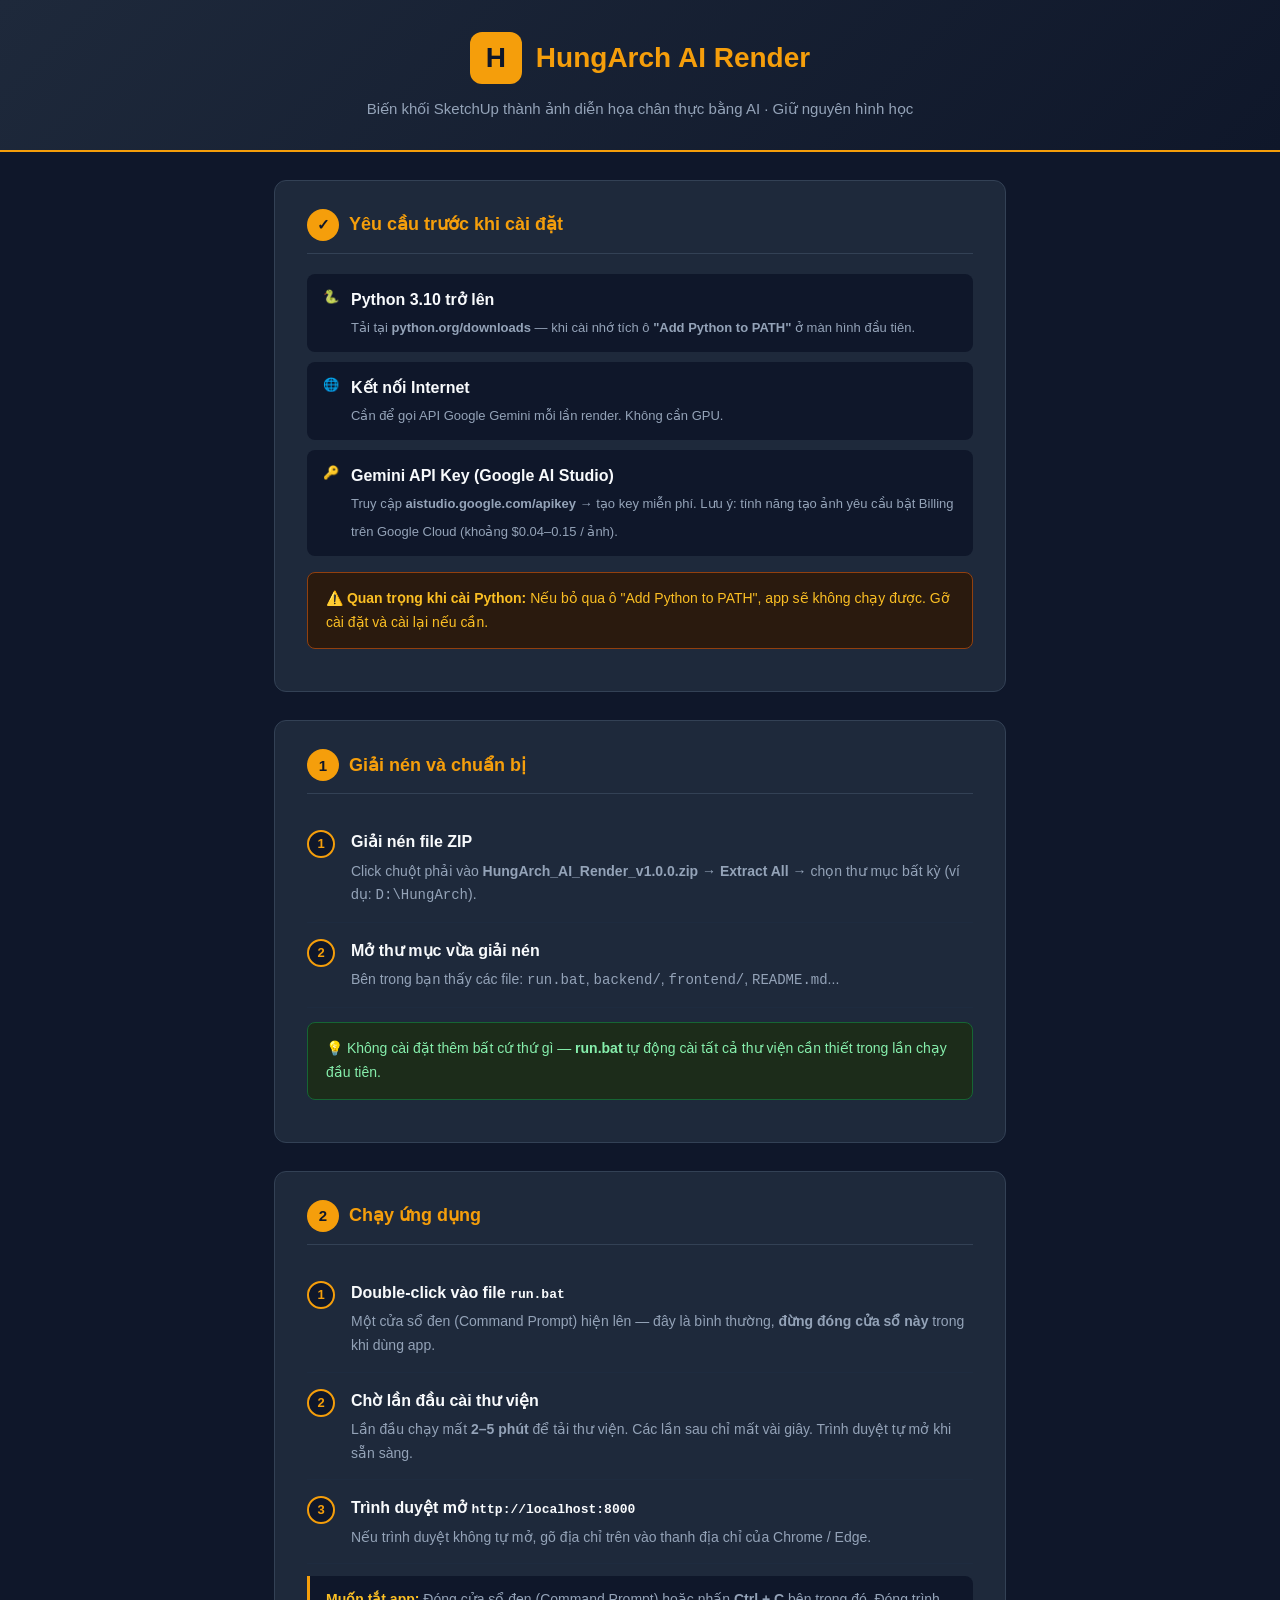
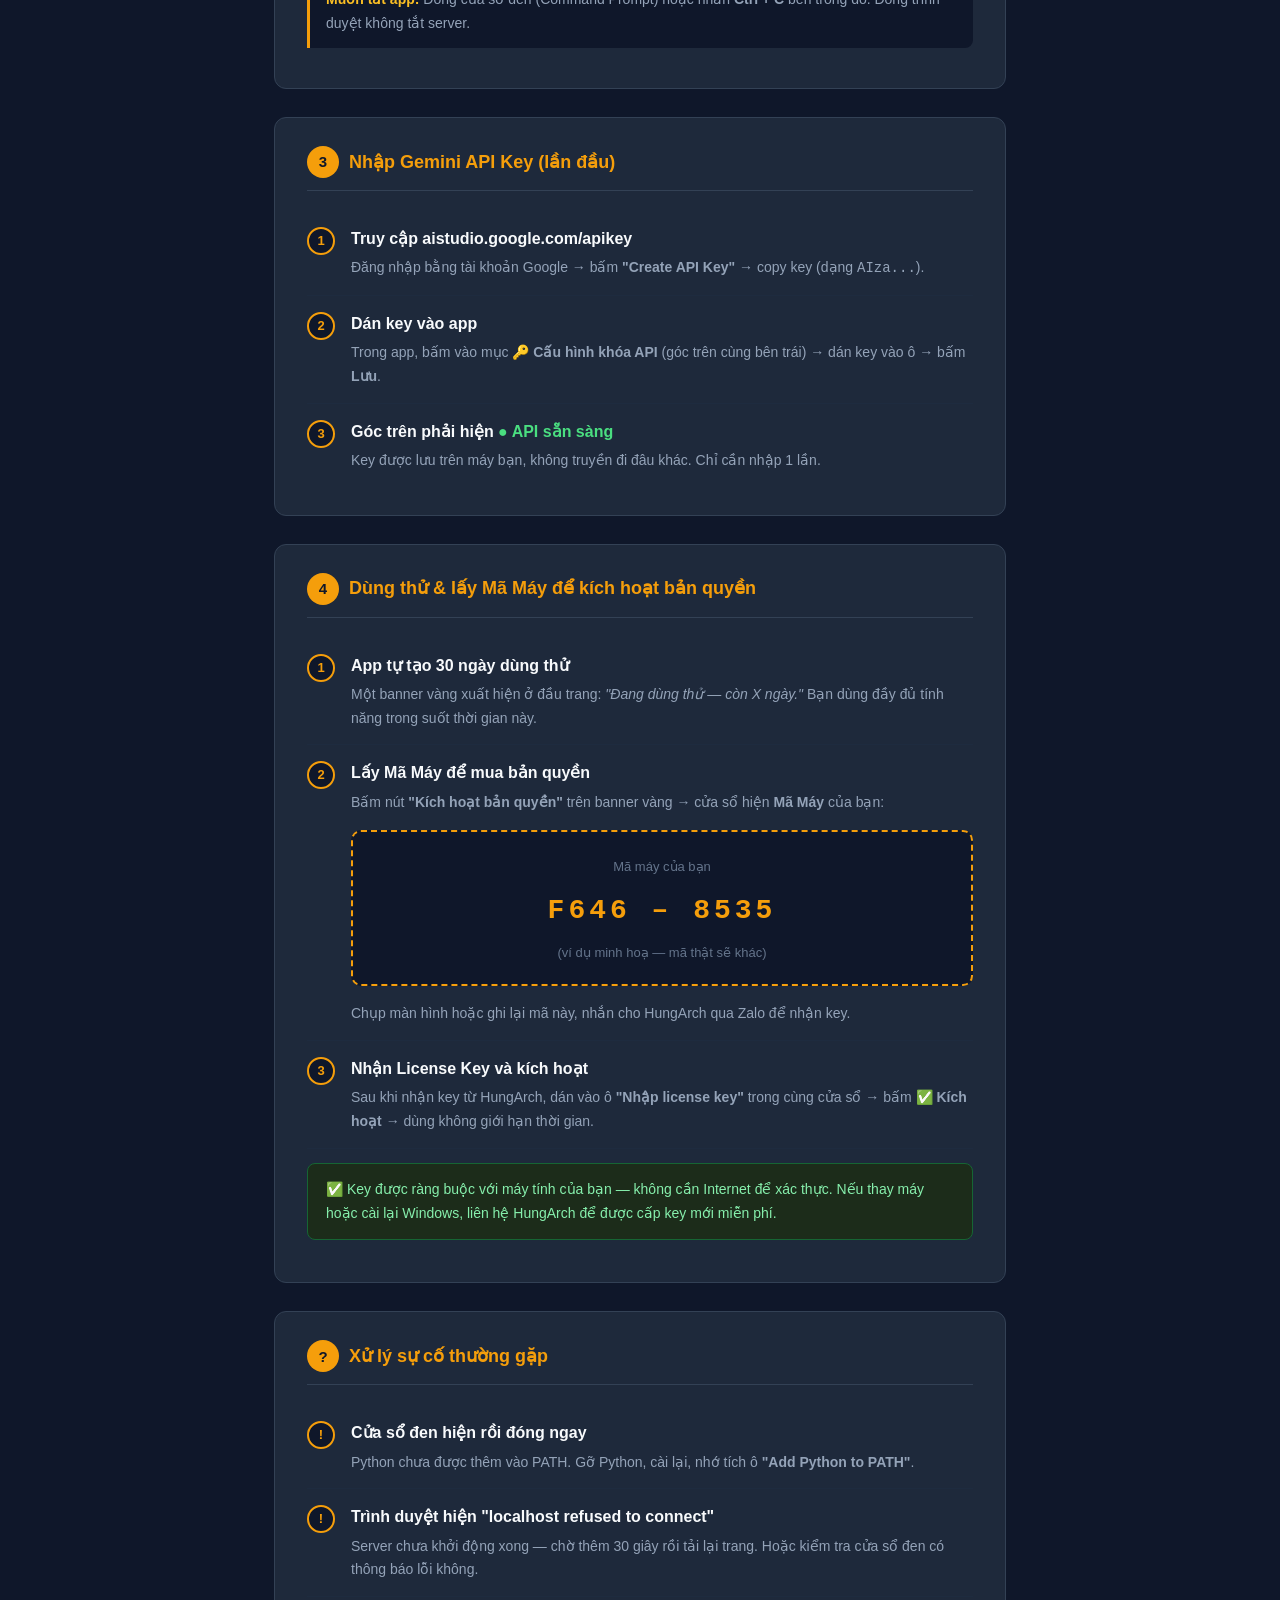
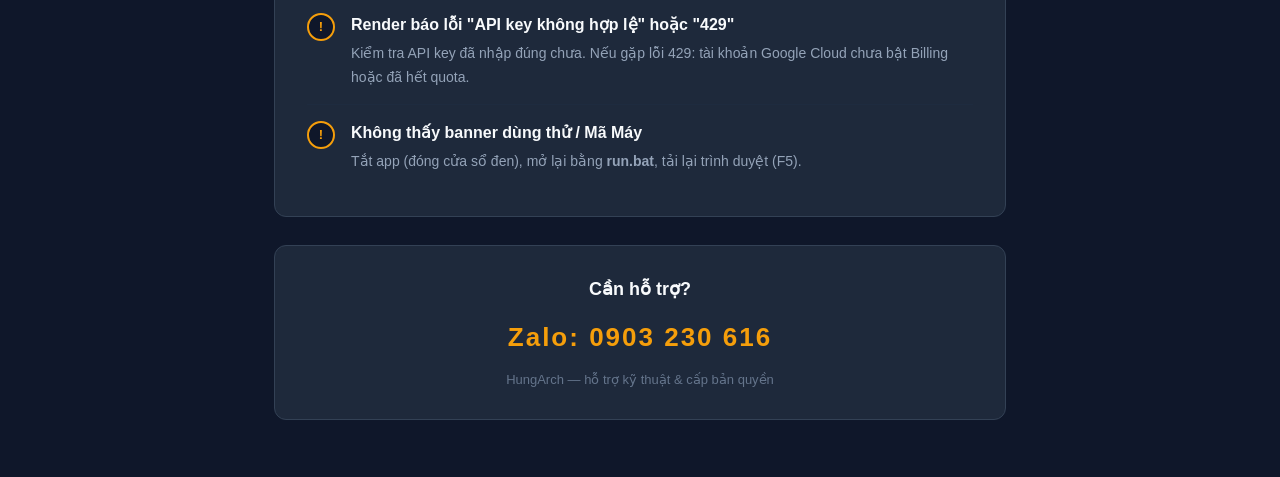
==== HUONG_DAN_CAI_DAT.html @ 3f724c1b "docs: them file huong dan cai dat cho nguoi dung (HTML) - Yeu cau he thong, cai Python, chay run.bat" ====
<!DOCTYPE html>
<html lang="vi">
<head>
<meta charset="UTF-8">
<meta name="viewport" content="width=device-width, initial-scale=1.0">
<title>Hướng dẫn cài đặt — HungArch AI Render</title>
<style>
  * { box-sizing: border-box; margin: 0; padding: 0; }

  body {
    font-family: "Segoe UI", Arial, sans-serif;
    background: #0f172a;
    color: #e2e8f0;
    line-height: 1.7;
    padding: 0 0 60px;
  }

  /* ── Header ── */
  .header {
    background: linear-gradient(135deg, #1e293b 0%, #0f172a 100%);
    border-bottom: 2px solid #f59e0b;
    padding: 32px 0 28px;
    text-align: center;
  }
  .header .logo {
    display: inline-flex; align-items: center; gap: 14px;
    margin-bottom: 8px;
  }
  .header .logo-icon {
    width: 52px; height: 52px; border-radius: 12px;
    background: #f59e0b;
    display: flex; align-items: center; justify-content: center;
    font-size: 28px; font-weight: 900; color: #0f172a;
  }
  .header h1 { font-size: 28px; color: #f59e0b; font-weight: 700; }
  .header p  { color: #94a3b8; font-size: 15px; margin-top: 4px; }

  /* ── Layout ── */
  .container { max-width: 780px; margin: 0 auto; padding: 0 24px; }

  /* ── Section ── */
  .section {
    background: #1e293b;
    border-radius: 12px;
    padding: 28px 32px;
    margin-top: 28px;
    border: 1px solid #334155;
  }
  .section-title {
    font-size: 18px; font-weight: 700; color: #f59e0b;
    display: flex; align-items: center; gap: 10px;
    margin-bottom: 20px; padding-bottom: 12px;
    border-bottom: 1px solid #334155;
  }
  .section-title .num {
    width: 32px; height: 32px; border-radius: 50%;
    background: #f59e0b; color: #0f172a;
    display: inline-flex; align-items: center; justify-content: center;
    font-size: 15px; font-weight: 900; flex-shrink: 0;
  }

  /* ── Steps ── */
  .step {
    display: flex; gap: 16px;
    padding: 14px 0;
    border-bottom: 1px solid #1e3a5f22;
  }
  .step:last-child { border-bottom: none; }
  .step-num {
    width: 28px; height: 28px; border-radius: 50%;
    background: #0f172a; border: 2px solid #f59e0b;
    color: #f59e0b; font-size: 13px; font-weight: 700;
    display: flex; align-items: center; justify-content: center;
    flex-shrink: 0; margin-top: 2px;
  }
  .step-body { flex: 1; }
  .step-body strong { color: #f8fafc; }
  .step-body p { color: #94a3b8; font-size: 14px; margin-top: 4px; }

  /* ── Code / note ── */
  .note {
    background: #0f172a;
    border-left: 3px solid #f59e0b;
    border-radius: 0 8px 8px 0;
    padding: 12px 16px;
    margin: 12px 0;
    font-size: 14px; color: #94a3b8;
  }
  .note strong { color: #fbbf24; }

  .code-block {
    background: #0f172a;
    border: 1px solid #334155;
    border-radius: 8px;
    padding: 12px 16px;
    font-family: Consolas, monospace;
    font-size: 13px;
    color: #86efac;
    margin: 10px 0;
    word-break: break-all;
  }

  /* ── Machine ID box ── */
  .mid-demo {
    background: #0f172a;
    border: 2px dashed #f59e0b;
    border-radius: 10px;
    padding: 20px;
    text-align: center;
    margin: 16px 0;
  }
  .mid-demo .mid-value {
    font-family: Consolas, monospace;
    font-size: 28px; font-weight: 700;
    color: #f59e0b; letter-spacing: 4px;
    margin: 8px 0;
  }
  .mid-demo p { color: #64748b; font-size: 13px; }

  /* ── Requirement tags ── */
  .req-list { display: flex; flex-direction: column; gap: 10px; }
  .req-item {
    display: flex; align-items: flex-start; gap: 12px;
    background: #0f172a; border-radius: 8px; padding: 12px 16px;
  }
  .req-icon { font-size: 22px; flex-shrink: 0; }
  .req-item strong { color: #f8fafc; display: block; }
  .req-item span { color: #94a3b8; font-size: 13px; }

  /* ── Warning / tip ── */
  .tip {
    background: #1c2c1a; border: 1px solid #166534;
    border-radius: 8px; padding: 14px 18px;
    font-size: 14px; color: #86efac; margin: 14px 0;
  }
  .warn {
    background: #2a1a0e; border: 1px solid #92400e;
    border-radius: 8px; padding: 14px 18px;
    font-size: 14px; color: #fbbf24; margin: 14px 0;
  }

  /* ── Contact ── */
  .contact {
    text-align: center;
    background: #1e293b;
    border: 1px solid #334155;
    border-radius: 12px;
    padding: 28px;
    margin-top: 28px;
  }
  .contact h3 { color: #f8fafc; font-size: 18px; margin-bottom: 8px; }
  .contact .zalo {
    font-size: 26px; font-weight: 700; color: #f59e0b;
    letter-spacing: 2px; margin: 10px 0;
  }
  .contact p { color: #64748b; font-size: 13px; }
</style>
</head>
<body>

<!-- ── Header ── -->
<div class="header">
  <div class="logo">
    <div class="logo-icon">H</div>
    <div>
      <h1>HungArch AI Render</h1>
    </div>
  </div>
  <p>Biến khối SketchUp thành ảnh diễn họa chân thực bằng AI · Giữ nguyên hình học</p>
</div>

<div class="container">

  <!-- ── BƯỚC 0: Yêu cầu ── -->
  <div class="section">
    <div class="section-title">
      <span class="num">✓</span>
      Yêu cầu trước khi cài đặt
    </div>
    <div class="req-list">
      <div class="req-item">
        <span class="req-icon">🐍</span>
        <div>
          <strong>Python 3.10 trở lên</strong>
          <span>Tải tại <b>python.org/downloads</b> — khi cài nhớ tích ô
            <b>"Add Python to PATH"</b> ở màn hình đầu tiên.</span>
        </div>
      </div>
      <div class="req-item">
        <span class="req-icon">🌐</span>
        <div>
          <strong>Kết nối Internet</strong>
          <span>Cần để gọi API Google Gemini mỗi lần render. Không cần GPU.</span>
        </div>
      </div>
      <div class="req-item">
        <span class="req-icon">🔑</span>
        <div>
          <strong>Gemini API Key (Google AI Studio)</strong>
          <span>Truy cập <b>aistudio.google.com/apikey</b> → tạo key miễn phí.
            Lưu ý: tính năng tạo ảnh yêu cầu bật Billing trên Google Cloud
            (khoảng $0.04–0.15 / ảnh).</span>
        </div>
      </div>
    </div>
    <div class="warn" style="margin-top:16px;">
      ⚠️ <strong>Quan trọng khi cài Python:</strong> Nếu bỏ qua ô "Add Python to PATH",
      app sẽ không chạy được. Gỡ cài đặt và cài lại nếu cần.
    </div>
  </div>

  <!-- ── BƯỚC 1: Giải nén ── -->
  <div class="section">
    <div class="section-title">
      <span class="num">1</span>
      Giải nén và chuẩn bị
    </div>
    <div class="step">
      <div class="step-num">1</div>
      <div class="step-body">
        <strong>Giải nén file ZIP</strong>
        <p>Click chuột phải vào <b>HungArch_AI_Render_v1.0.0.zip</b>
          → <b>Extract All</b> → chọn thư mục bất kỳ (ví dụ: <code>D:\HungArch</code>).</p>
      </div>
    </div>
    <div class="step">
      <div class="step-num">2</div>
      <div class="step-body">
        <strong>Mở thư mục vừa giải nén</strong>
        <p>Bên trong bạn thấy các file: <code>run.bat</code>, <code>backend/</code>,
          <code>frontend/</code>, <code>README.md</code>...</p>
      </div>
    </div>
    <div class="tip">
      💡 Không cài đặt thêm bất cứ thứ gì — <b>run.bat</b> tự động cài tất cả thư viện
      cần thiết trong lần chạy đầu tiên.
    </div>
  </div>

  <!-- ── BƯỚC 2: Chạy app ── -->
  <div class="section">
    <div class="section-title">
      <span class="num">2</span>
      Chạy ứng dụng
    </div>
    <div class="step">
      <div class="step-num">1</div>
      <div class="step-body">
        <strong>Double-click vào file <code>run.bat</code></strong>
        <p>Một cửa sổ đen (Command Prompt) hiện lên — đây là bình thường,
          <b>đừng đóng cửa sổ này</b> trong khi dùng app.</p>
      </div>
    </div>
    <div class="step">
      <div class="step-num">2</div>
      <div class="step-body">
        <strong>Chờ lần đầu cài thư viện</strong>
        <p>Lần đầu chạy mất <b>2–5 phút</b> để tải thư viện. Các lần sau chỉ mất
          vài giây. Trình duyệt tự mở khi sẵn sàng.</p>
      </div>
    </div>
    <div class="step">
      <div class="step-num">3</div>
      <div class="step-body">
        <strong>Trình duyệt mở <code>http://localhost:8000</code></strong>
        <p>Nếu trình duyệt không tự mở, gõ địa chỉ trên vào thanh địa chỉ của Chrome / Edge.</p>
      </div>
    </div>
    <div class="note">
      <strong>Muốn tắt app:</strong> Đóng cửa sổ đen (Command Prompt) hoặc nhấn
      <b>Ctrl + C</b> bên trong đó. Đóng trình duyệt không tắt server.
    </div>
  </div>

  <!-- ── BƯỚC 3: Nhập API Key ── -->
  <div class="section">
    <div class="section-title">
      <span class="num">3</span>
      Nhập Gemini API Key (lần đầu)
    </div>
    <div class="step">
      <div class="step-num">1</div>
      <div class="step-body">
        <strong>Truy cập aistudio.google.com/apikey</strong>
        <p>Đăng nhập bằng tài khoản Google → bấm <b>"Create API Key"</b>
          → copy key (dạng <code>AIza...</code>).</p>
      </div>
    </div>
    <div class="step">
      <div class="step-num">2</div>
      <div class="step-body">
        <strong>Dán key vào app</strong>
        <p>Trong app, bấm vào mục <b>🔑 Cấu hình khóa API</b> (góc trên cùng bên trái)
          → dán key vào ô → bấm <b>Lưu</b>.</p>
      </div>
    </div>
    <div class="step">
      <div class="step-num">3</div>
      <div class="step-body">
        <strong>Góc trên phải hiện <span style="color:#4ade80">● API sẵn sàng</span></strong>
        <p>Key được lưu trên máy bạn, không truyền đi đâu khác. Chỉ cần nhập 1 lần.</p>
      </div>
    </div>
  </div>

  <!-- ── BƯỚC 4: Dùng thử / Lấy Machine ID ── -->
  <div class="section">
    <div class="section-title">
      <span class="num">4</span>
      Dùng thử & lấy Mã Máy để kích hoạt bản quyền
    </div>
    <div class="step">
      <div class="step-num">1</div>
      <div class="step-body">
        <strong>App tự tạo 30 ngày dùng thử</strong>
        <p>Một banner vàng xuất hiện ở đầu trang: <i>"Đang dùng thử — còn X ngày."</i>
          Bạn dùng đầy đủ tính năng trong suốt thời gian này.</p>
      </div>
    </div>
    <div class="step">
      <div class="step-num">2</div>
      <div class="step-body">
        <strong>Lấy Mã Máy để mua bản quyền</strong>
        <p>Bấm nút <b>"Kích hoạt bản quyền"</b> trên banner vàng →
          cửa sổ hiện <b>Mã Máy</b> của bạn:</p>
        <div class="mid-demo">
          <p>Mã máy của bạn</p>
          <div class="mid-value">F646 – 8535</div>
          <p>(ví dụ minh hoạ — mã thật sẽ khác)</p>
        </div>
        <p>Chụp màn hình hoặc ghi lại mã này, nhắn cho HungArch qua Zalo để nhận key.</p>
      </div>
    </div>
    <div class="step">
      <div class="step-num">3</div>
      <div class="step-body">
        <strong>Nhận License Key và kích hoạt</strong>
        <p>Sau khi nhận key từ HungArch, dán vào ô <b>"Nhập license key"</b>
          trong cùng cửa sổ → bấm <b>✅ Kích hoạt</b> → dùng không giới hạn thời gian.</p>
      </div>
    </div>
    <div class="tip">
      ✅ Key được ràng buộc với máy tính của bạn — không cần Internet để xác thực.
      Nếu thay máy hoặc cài lại Windows, liên hệ HungArch để được cấp key mới miễn phí.
    </div>
  </div>

  <!-- ── Xử lý sự cố ── -->
  <div class="section">
    <div class="section-title">
      <span class="num">?</span>
      Xử lý sự cố thường gặp
    </div>
    <div class="step">
      <div class="step-num">!</div>
      <div class="step-body">
        <strong>Cửa sổ đen hiện rồi đóng ngay</strong>
        <p>Python chưa được thêm vào PATH. Gỡ Python, cài lại, nhớ tích ô
          <b>"Add Python to PATH"</b>.</p>
      </div>
    </div>
    <div class="step">
      <div class="step-num">!</div>
      <div class="step-body">
        <strong>Trình duyệt hiện "localhost refused to connect"</strong>
        <p>Server chưa khởi động xong — chờ thêm 30 giây rồi tải lại trang.
          Hoặc kiểm tra cửa sổ đen có thông báo lỗi không.</p>
      </div>
    </div>
    <div class="step">
      <div class="step-num">!</div>
      <div class="step-body">
        <strong>Render báo lỗi "API key không hợp lệ" hoặc "429"</strong>
        <p>Kiểm tra API key đã nhập đúng chưa. Nếu gặp lỗi 429: tài khoản Google Cloud
          chưa bật Billing hoặc đã hết quota.</p>
      </div>
    </div>
    <div class="step">
      <div class="step-num">!</div>
      <div class="step-body">
        <strong>Không thấy banner dùng thử / Mã Máy</strong>
        <p>Tắt app (đóng cửa sổ đen), mở lại bằng <b>run.bat</b>,
          tải lại trình duyệt (F5).</p>
      </div>
    </div>
  </div>

  <!-- ── Liên hệ ── -->
  <div class="contact">
    <h3>Cần hỗ trợ?</h3>
    <div class="zalo">Zalo: 0903 230 616</div>
    <p>HungArch — hỗ trợ kỹ thuật &amp; cấp bản quyền</p>
  </div>

</div>
</body>
</html>
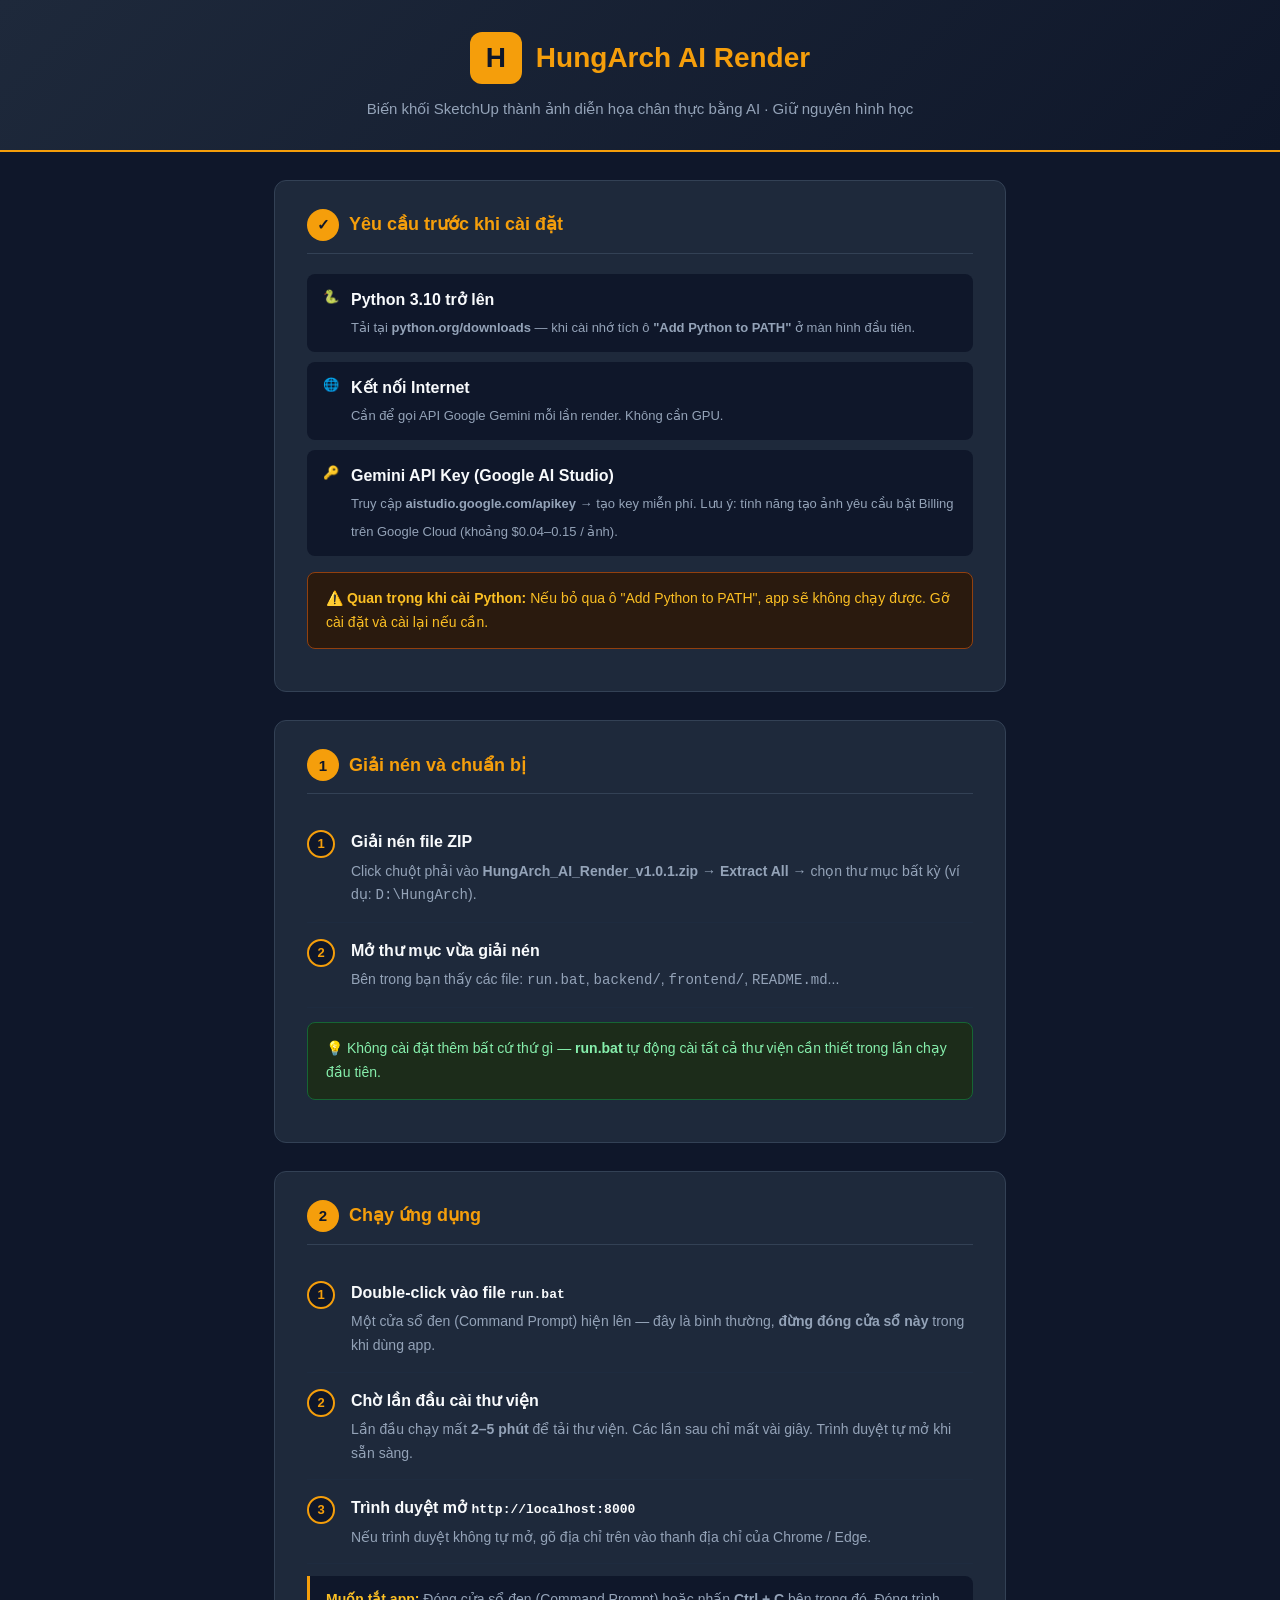
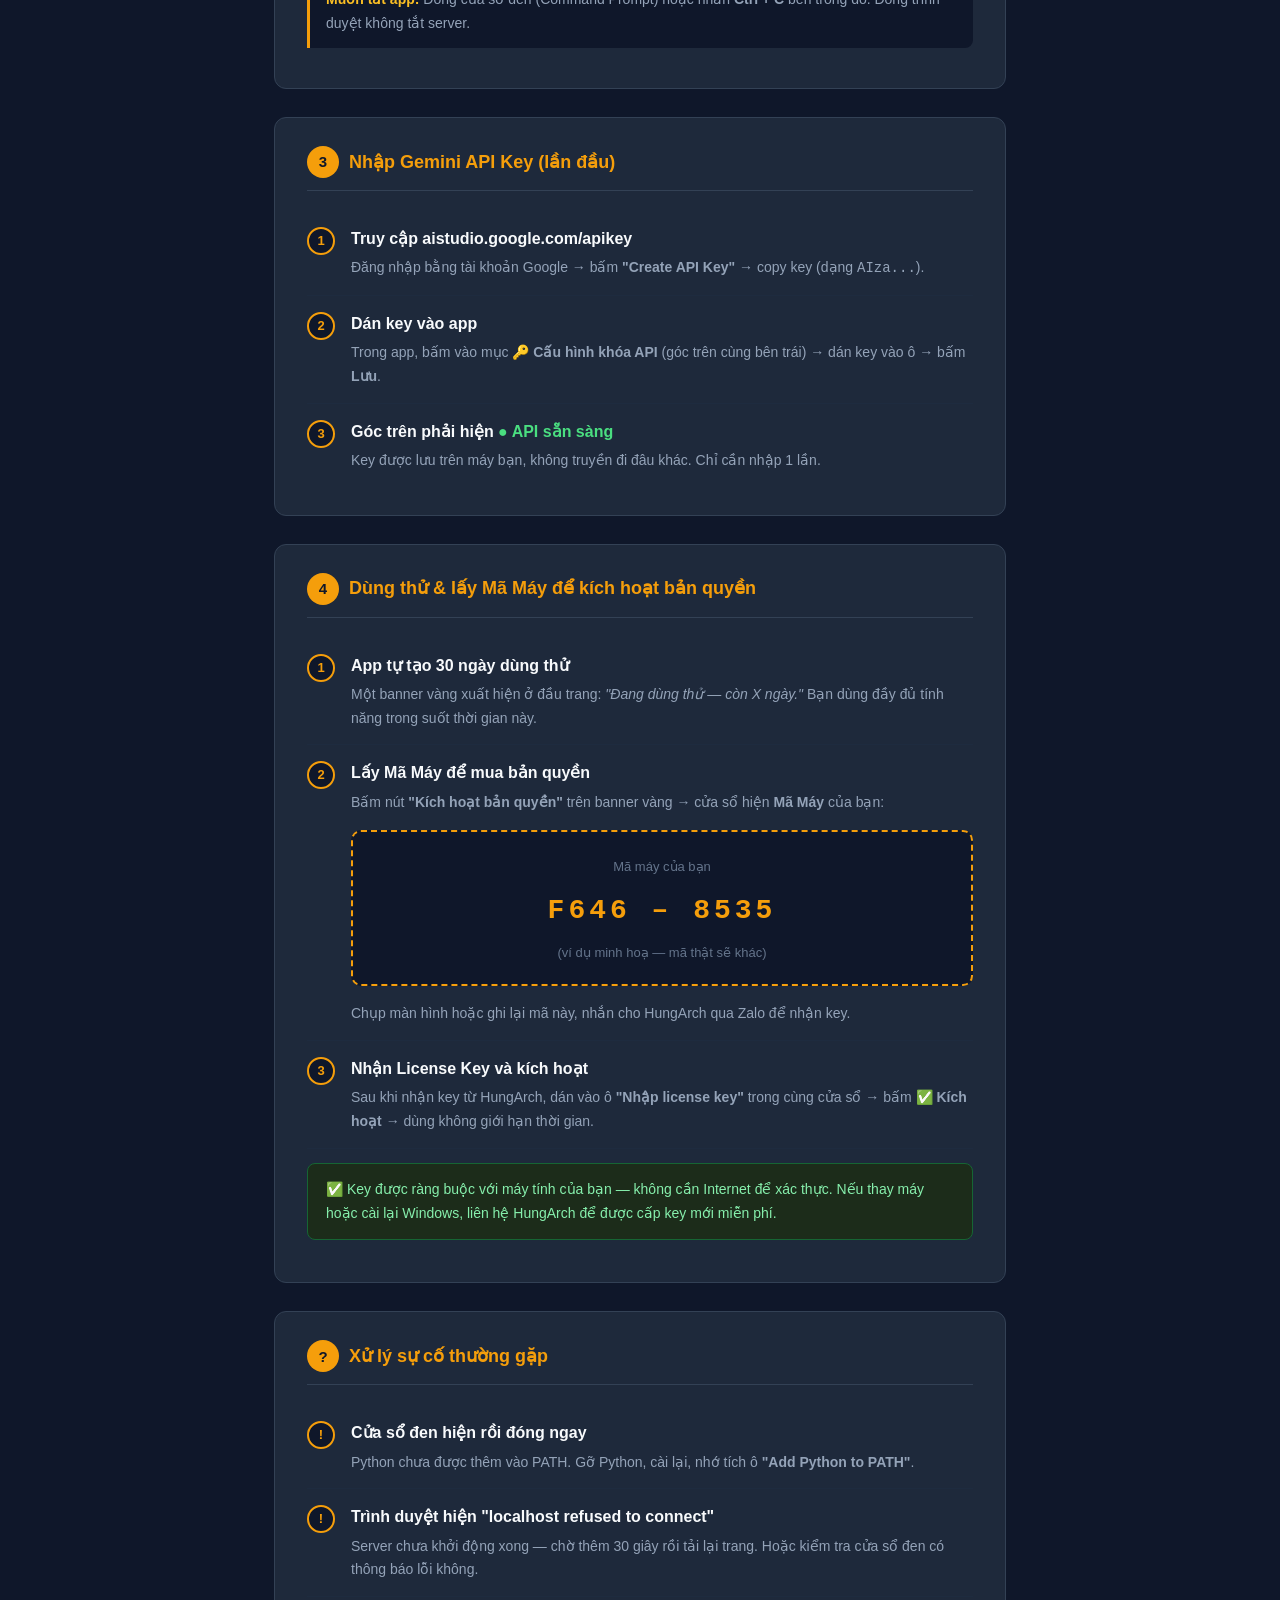
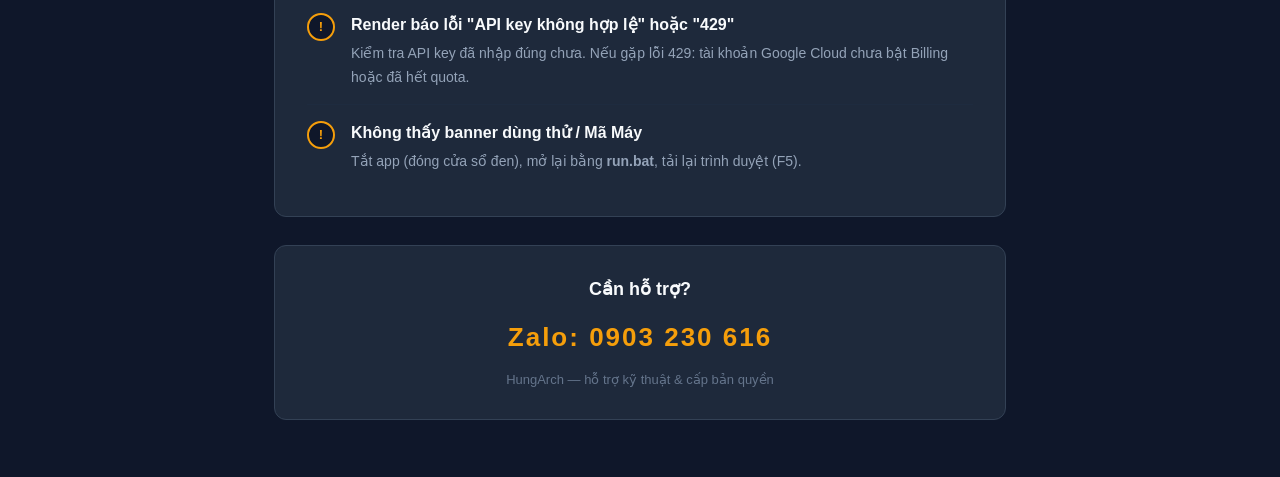
==== commit 4a33f979: "chore: bump version v1.0.0 -> v1.0.1 Co-Authored-By: Claude Opus 4.8 <noreply@anthropic.com>" ====
--- a/HUONG_DAN_CAI_DAT.html
+++ b/HUONG_DAN_CAI_DAT.html
@@ -219,7 +219,7 @@
       <div class="step-num">1</div>
       <div class="step-body">
         <strong>Giải nén file ZIP</strong>
-        <p>Click chuột phải vào <b>HungArch_AI_Render_v1.0.0.zip</b>
+        <p>Click chuột phải vào <b>HungArch_AI_Render_v1.0.1.zip</b>
           → <b>Extract All</b> → chọn thư mục bất kỳ (ví dụ: <code>D:\HungArch</code>).</p>
       </div>
     </div>
